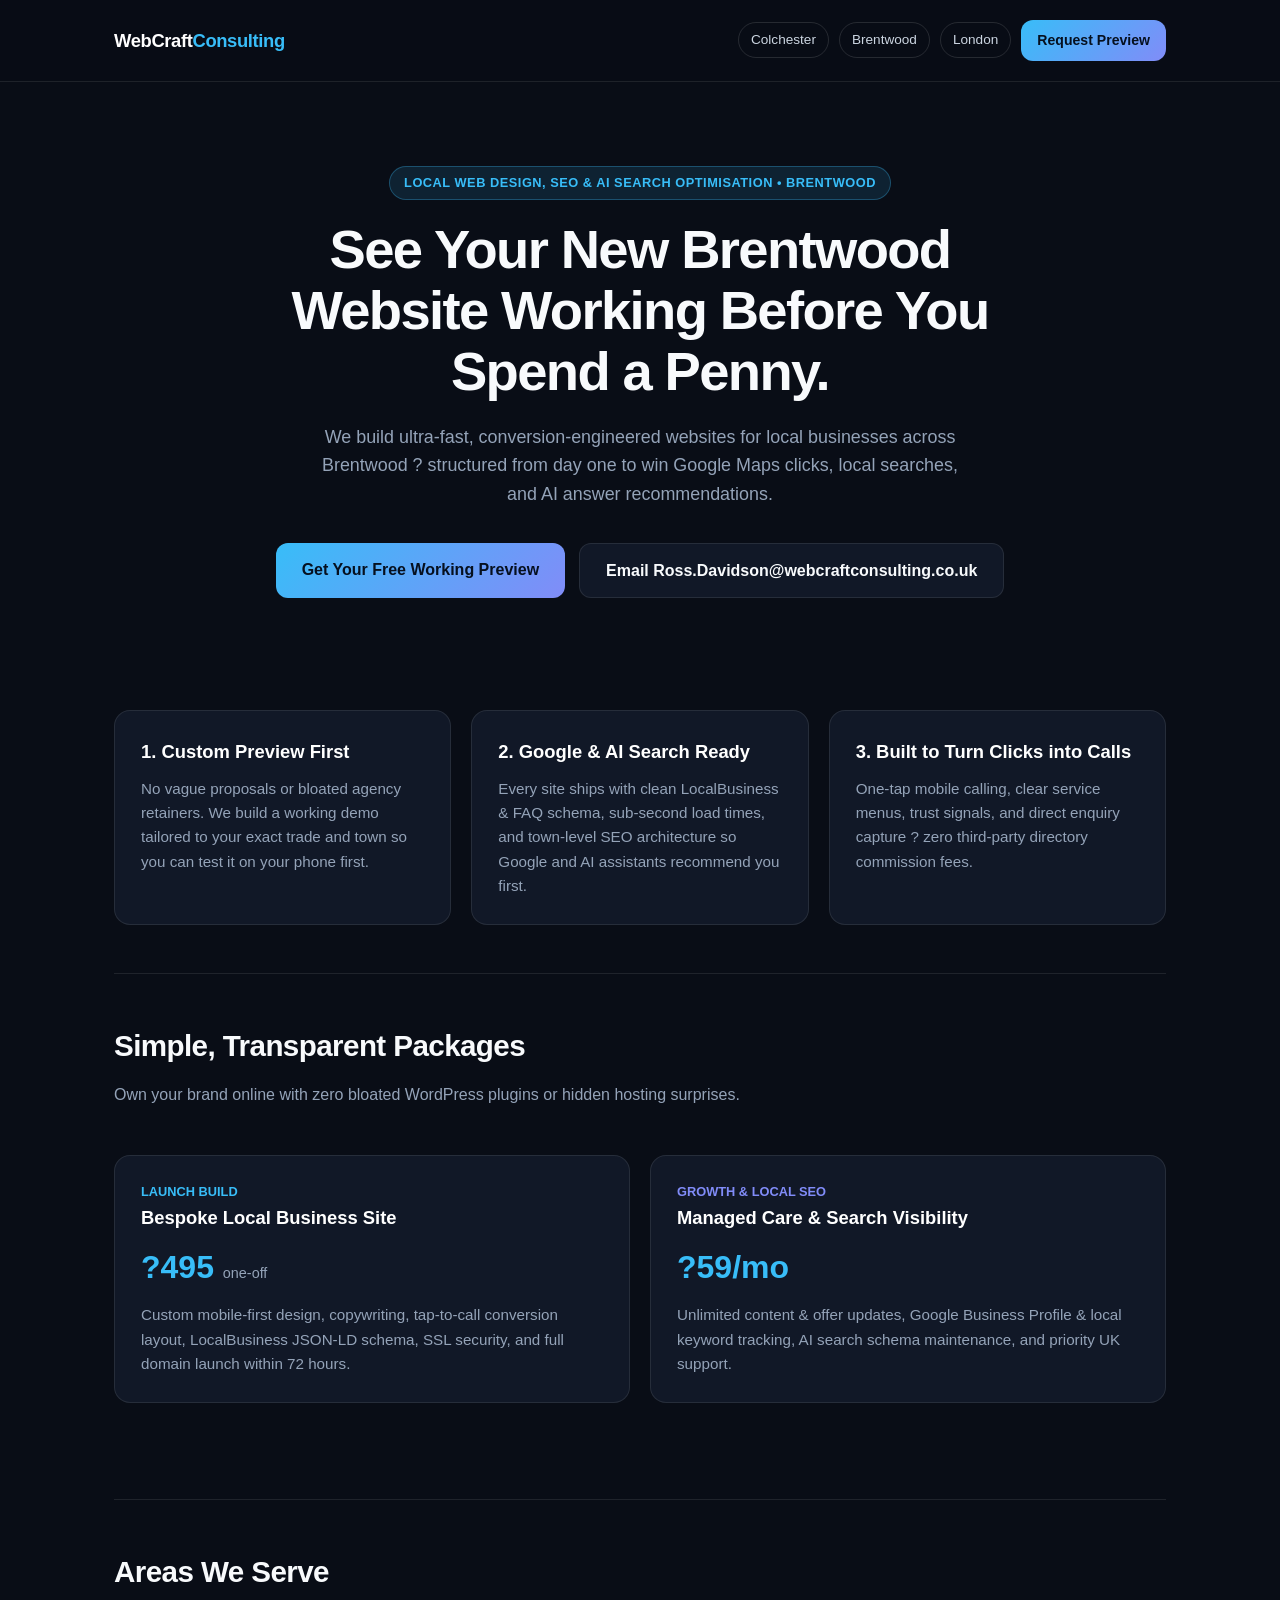
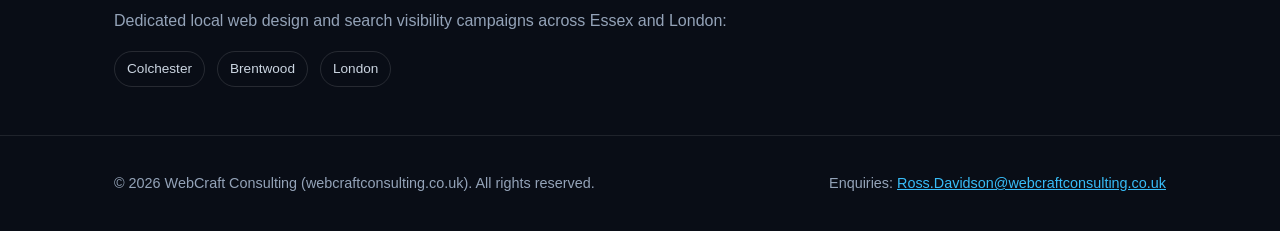
==== brentwood/index.html @ 4fa9ea35 "Launch WebCraft Consulting agency site" ====
<!DOCTYPE html>
<html lang="en-GB">
<head>
  <meta charset="utf-8" />
  <meta name="viewport" content="width=device-width, initial-scale=1" />
  <title>Web Design & Local SEO in Brentwood | WebCraft Consulting</title>
  <meta name="description" content="WebCraft Consulting builds sub-second, mobile-first websites engineered for Google Maps, Local SEO, and AI search recommendations in Brentwood. See a working preview before paying." />
  <link rel="canonical" href="https://webcraftconsulting.co.uk/brentwood/" />
  <script type="application/ld+json">{"@context": "https://schema.org", "@graph": [{"@type": "ProfessionalService", "name": "WebCraft Consulting", "url": "https://webcraftconsulting.co.uk/brentwood/", "email": "Ross.Davidson@webcraftconsulting.co.uk", "areaServed": [{"@type": "City", "name": "Colchester"}, {"@type": "City", "name": "Brentwood"}, {"@type": "City", "name": "London"}], "priceRange": "??", "description": "WebCraft Consulting builds sub-second, mobile-first websites engineered for Google Maps, Local SEO, and AI search recommendations in Brentwood. See a working preview before paying."}, {"@type": "FAQPage", "mainEntity": [{"@type": "Question", "name": "How fast can WebCraft Consulting launch a new website in Brentwood?", "acceptedAnswer": {"@type": "Answer", "text": "We build a working custom preview of your business website first so you can test it on your phone before committing. Once approved, live launch takes 48 to 72 hours."}}, {"@type": "Question", "name": "Are your websites optimised for Google Maps and AI search engines?", "acceptedAnswer": {"@type": "Answer", "text": "Yes. Every WebCraft build includes clean LocalBusiness and FAQ JSON-LD structured data, sub-second mobile load speeds, and local keyword architecture built for Google and AI answer engines."}}]}]}</script>
  <style>
    :root { --bg:#090d16; --card:#111827; --border:rgba(255,255,255,0.09); --text:#f8fafc; --muted:#94a3b8; --accent:#38bdf8; --accent2:#818cf8; }
    * { box-sizing:border-box; margin:0; padding:0; }
    body { font-family:-apple-system,BlinkMacSystemFont,"Segoe UI",Roboto,sans-serif; background:var(--bg); color:var(--text); line-height:1.6; }
    .wrap { max-width:1100px; margin:0 auto; padding:0 24px; }
    header { border-bottom:1px solid var(--border); padding:20px 0; position:sticky; top:0; background:rgba(9,13,22,0.9); backdrop-filter:blur(12px); z-index:20; }
    .nav { display:flex; align-items:center; justify-content:space-between; gap:16px; flex-wrap:wrap; }
    .logo { font-weight:800; font-size:1.15rem; letter-spacing:-0.02em; color:#fff; text-decoration:none; }
    .logo span { color:var(--accent); }
    .hero { padding:84px 0 64px; text-align:center; }
    .badge { display:inline-block; padding:6px 14px; border-radius:999px; background:rgba(56,189,248,0.12); border:1px solid rgba(56,189,248,0.3); color:var(--accent); font-size:0.8rem; font-weight:600; letter-spacing:0.04em; text-transform:uppercase; margin-bottom:20px; }
    h1 { font-size:clamp(2.1rem,4.5vw,3.4rem); line-height:1.12; letter-spacing:-0.03em; max-width:820px; margin:0 auto 20px; }
    .sub { color:var(--muted); font-size:1.12rem; max-width:650px; margin:0 auto 34px; }
    .ctas { display:flex; gap:14px; justify-content:center; flex-wrap:wrap; }
    .btn-pri { background:linear-gradient(135deg,var(--accent),var(--accent2)); color:#06101f; font-weight:700; padding:14px 26px; border-radius:12px; text-decoration:none; }
    .btn-sec { background:var(--card); color:var(--text); border:1px solid var(--border); font-weight:600; padding:14px 26px; border-radius:12px; text-decoration:none; }
    .grid { display:grid; grid-template-columns:repeat(auto-fit,minmax(280px,1fr)); gap:20px; margin:48px 0; }
    .card { background:var(--card); border:1px solid var(--border); border-radius:16px; padding:26px; }
    .card h3 { font-size:1.15rem; margin-bottom:10px; color:#fff; }
    .card p { color:var(--muted); font-size:0.95rem; }
    .price { font-size:2rem; font-weight:800; color:var(--accent); margin:10px 0; }
    section { padding:48px 0; border-top:1px solid var(--border); }
    h2 { font-size:1.85rem; letter-spacing:-0.02em; margin-bottom:12px; }
    footer { border-top:1px solid var(--border); padding:36px 0; color:var(--muted); font-size:0.9rem; }
  </style>
</head>
<body>
  <header>
    <div class="wrap nav">
      <a href="../" class="logo">WebCraft<span>Consulting</span></a>
      <div style="display:flex;gap:10px;align-items:center;flex-wrap:wrap;">
        <a href="../colchester/" style="color:#cbd5e1;text-decoration:none;padding:6px 12px;border:1px solid rgba(255,255,255,0.12);border-radius:999px;font-size:0.85rem;">Colchester</a> <a href="../brentwood/" style="color:#cbd5e1;text-decoration:none;padding:6px 12px;border:1px solid rgba(255,255,255,0.12);border-radius:999px;font-size:0.85rem;">Brentwood</a> <a href="../london/" style="color:#cbd5e1;text-decoration:none;padding:6px 12px;border:1px solid rgba(255,255,255,0.12);border-radius:999px;font-size:0.85rem;">London</a>
        <a href="mailto:Ross.Davidson@webcraftconsulting.co.uk?subject=Free%20Website%20Preview%20Request" class="btn-pri" style="padding:9px 16px;font-size:0.88rem;">Request Preview</a>
      </div>
    </div>
  </header>

  <main class="wrap">
    <div class="hero">
      <div class="badge">Local Web Design, SEO &amp; AI Search Optimisation &bull; Brentwood</div>
      <h1>See Your New Brentwood Website Working Before You Spend a Penny.</h1>
      <p class="sub">We build ultra-fast, conversion-engineered websites for local businesses across Brentwood ? structured from day one to win Google Maps clicks, local searches, and AI answer recommendations.</p>
      <div class="ctas">
        <a href="mailto:Ross.Davidson@webcraftconsulting.co.uk?subject=Website%20Preview%20for%20My%20Business" class="btn-pri">Get Your Free Working Preview</a>
        <a href="mailto:Ross.Davidson@webcraftconsulting.co.uk?subject=Website%20Preview%20Enquiry" class="btn-sec">Email Ross.Davidson@webcraftconsulting.co.uk</a>
      </div>
    </div>

    <div class="grid">
      <div class="card">
        <h3>1. Custom Preview First</h3>
        <p>No vague proposals or bloated agency retainers. We build a working demo tailored to your exact trade and town so you can test it on your phone first.</p>
      </div>
      <div class="card">
        <h3>2. Google &amp; AI Search Ready</h3>
        <p>Every site ships with clean LocalBusiness &amp; FAQ schema, sub-second load times, and town-level SEO architecture so Google and AI assistants recommend you first.</p>
      </div>
      <div class="card">
        <h3>3. Built to Turn Clicks into Calls</h3>
        <p>One-tap mobile calling, clear service menus, trust signals, and direct enquiry capture ? zero third-party directory commission fees.</p>
      </div>
    </div>

    <section id="pricing">
      <h2>Simple, Transparent Packages</h2>
      <p style="color:var(--muted);">Own your brand online with zero bloated WordPress plugins or hidden hosting surprises.</p>
      <div class="grid">
        <div class="card">
          <div style="color:var(--accent);font-weight:700;font-size:0.8rem;text-transform:uppercase;">Launch Build</div>
          <h3>Bespoke Local Business Site</h3>
          <div class="price">?495 <span style="font-size:0.9rem;color:var(--muted);font-weight:500;">one-off</span></div>
          <p>Custom mobile-first design, copywriting, tap-to-call conversion layout, LocalBusiness JSON-LD schema, SSL security, and full domain launch within 72 hours.</p>
        </div>
        <div class="card">
          <div style="color:var(--accent2);font-weight:700;font-size:0.8rem;text-transform:uppercase;">Growth &amp; Local SEO</div>
          <h3>Managed Care &amp; Search Visibility</h3>
          <div class="price">?59/mo</div>
          <p>Unlimited content &amp; offer updates, Google Business Profile &amp; local keyword tracking, AI search schema maintenance, and priority UK support.</p>
        </div>
      </div>
    </section>

    <section>
      <h2>Areas We Serve</h2>
      <p style="color:var(--muted);margin-bottom:18px;">Dedicated local web design and search visibility campaigns across Essex and London:</p>
      <div style="display:flex;gap:12px;flex-wrap:wrap;"><a href="../colchester/" style="color:#cbd5e1;text-decoration:none;padding:6px 12px;border:1px solid rgba(255,255,255,0.12);border-radius:999px;font-size:0.85rem;">Colchester</a> <a href="../brentwood/" style="color:#cbd5e1;text-decoration:none;padding:6px 12px;border:1px solid rgba(255,255,255,0.12);border-radius:999px;font-size:0.85rem;">Brentwood</a> <a href="../london/" style="color:#cbd5e1;text-decoration:none;padding:6px 12px;border:1px solid rgba(255,255,255,0.12);border-radius:999px;font-size:0.85rem;">London</a></div>
    </section>
  </main>

  <footer>
    <div class="wrap" style="display:flex;justify-content:space-between;flex-wrap:wrap;gap:16px;">
      <div>&copy; 2026 WebCraft Consulting (webcraftconsulting.co.uk). All rights reserved.</div>
      <div>Enquiries: <a href="mailto:Ross.Davidson@webcraftconsulting.co.uk" style="color:var(--accent);">Ross.Davidson@webcraftconsulting.co.uk</a></div>
    </div>
  </footer>
</body>
</html>
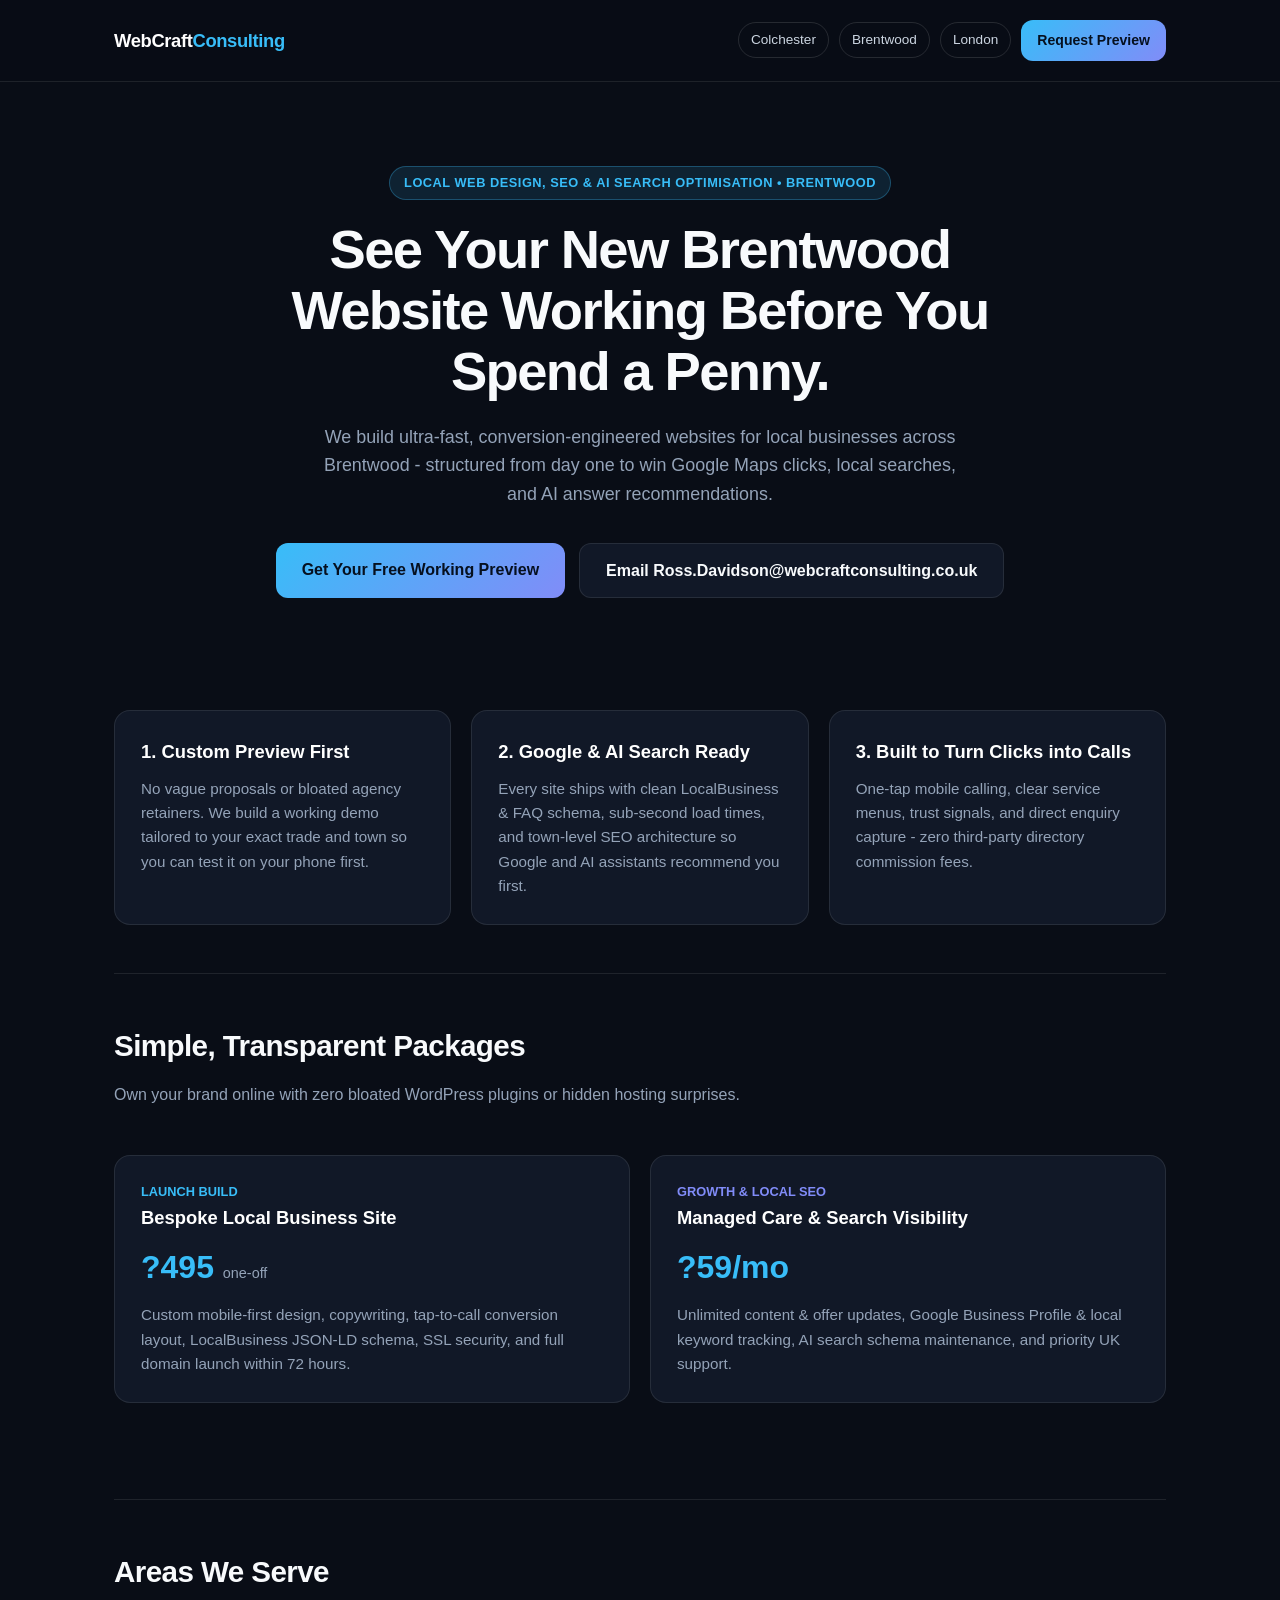
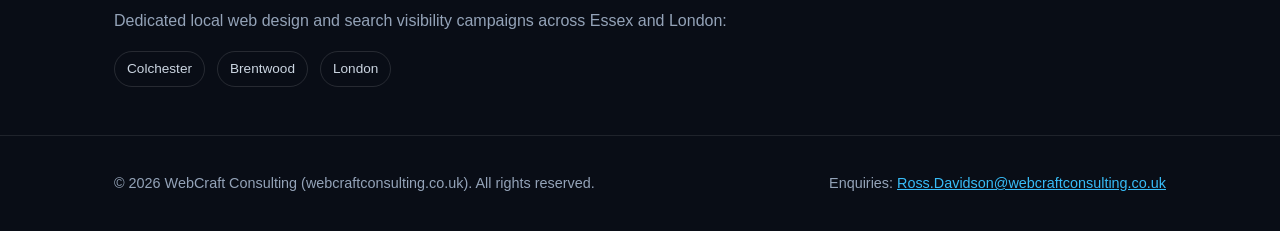
==== commit de0449ec: "Update WebCraft Consulting agency site" ====
--- a/brentwood/index.html
+++ b/brentwood/index.html
@@ -48,7 +48,7 @@
     <div class="hero">
       <div class="badge">Local Web Design, SEO &amp; AI Search Optimisation &bull; Brentwood</div>
       <h1>See Your New Brentwood Website Working Before You Spend a Penny.</h1>
-      <p class="sub">We build ultra-fast, conversion-engineered websites for local businesses across Brentwood ? structured from day one to win Google Maps clicks, local searches, and AI answer recommendations.</p>
+      <p class="sub">We build ultra-fast, conversion-engineered websites for local businesses across Brentwood - structured from day one to win Google Maps clicks, local searches, and AI answer recommendations.</p>
       <div class="ctas">
         <a href="mailto:Ross.Davidson@webcraftconsulting.co.uk?subject=Website%20Preview%20for%20My%20Business" class="btn-pri">Get Your Free Working Preview</a>
         <a href="mailto:Ross.Davidson@webcraftconsulting.co.uk?subject=Website%20Preview%20Enquiry" class="btn-sec">Email Ross.Davidson@webcraftconsulting.co.uk</a>
@@ -66,7 +66,7 @@
       </div>
       <div class="card">
         <h3>3. Built to Turn Clicks into Calls</h3>
-        <p>One-tap mobile calling, clear service menus, trust signals, and direct enquiry capture ? zero third-party directory commission fees.</p>
+        <p>One-tap mobile calling, clear service menus, trust signals, and direct enquiry capture - zero third-party directory commission fees.</p>
       </div>
     </div>
 
